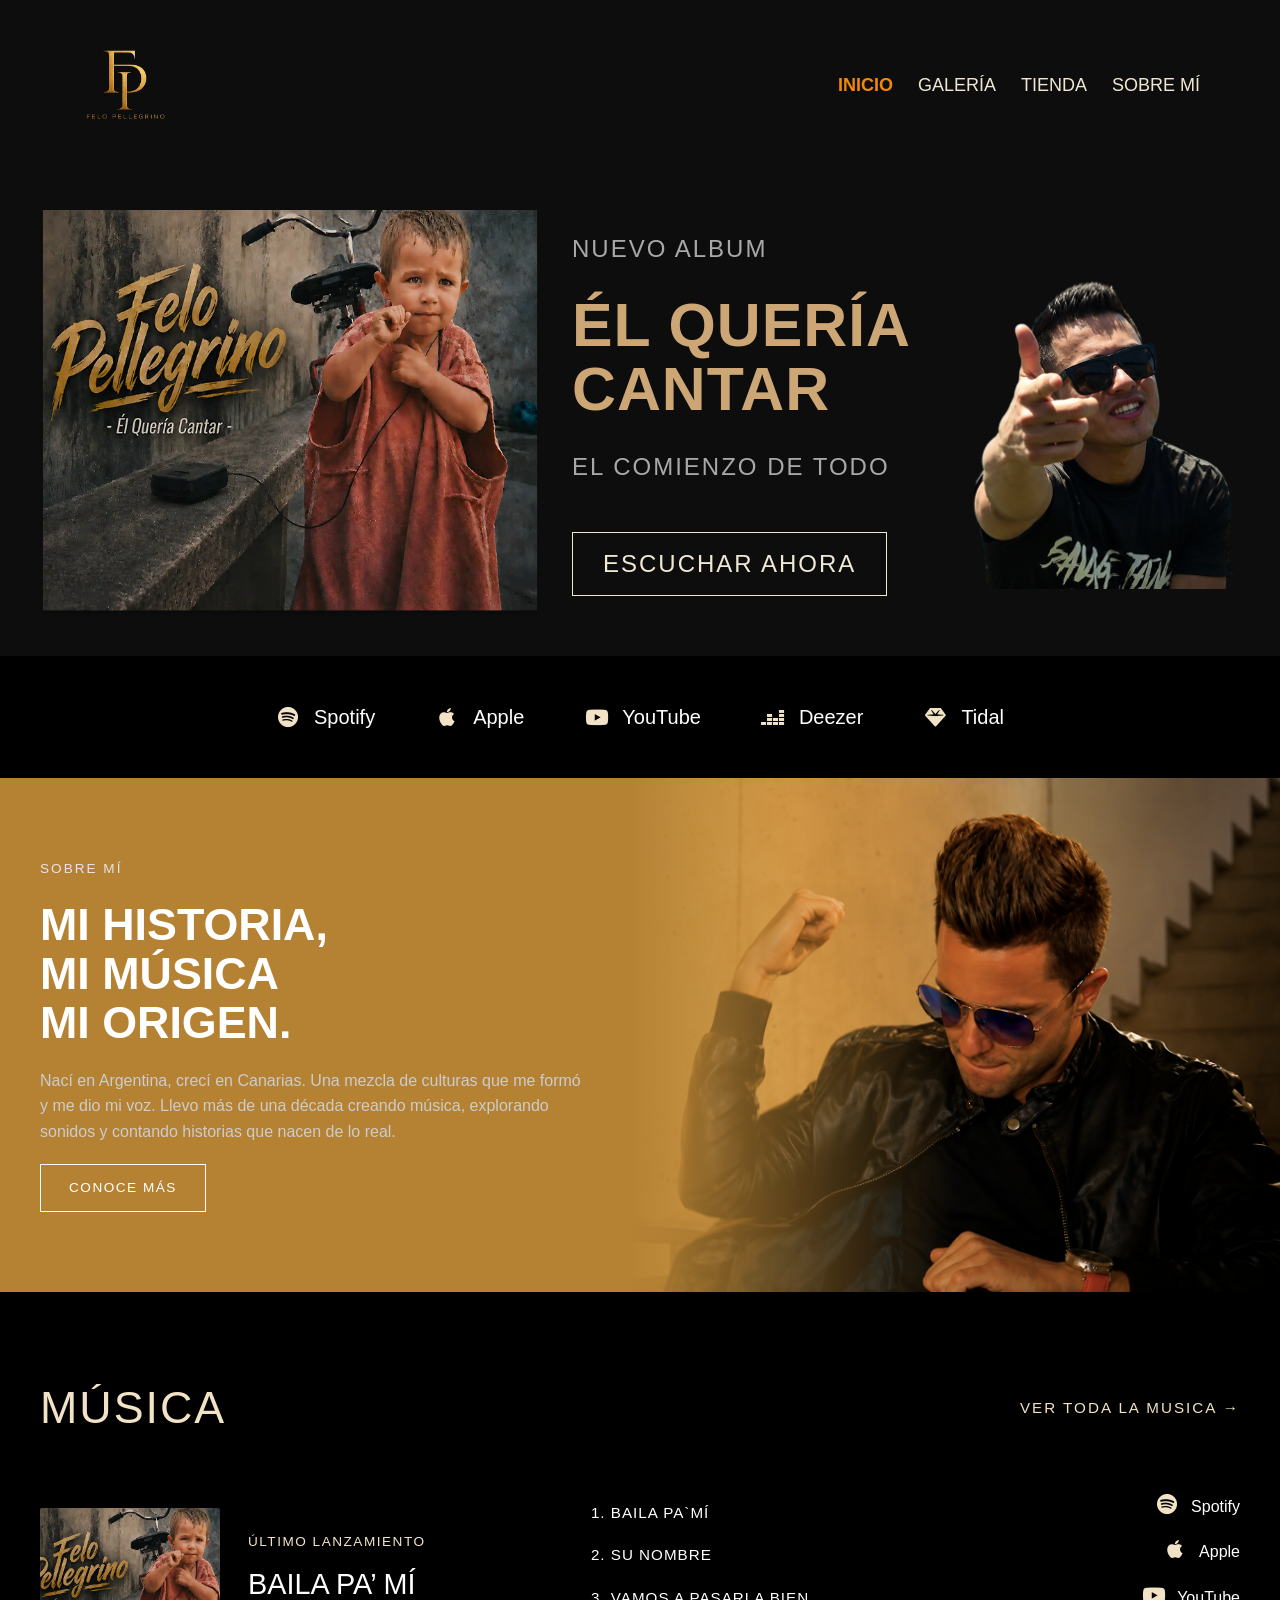
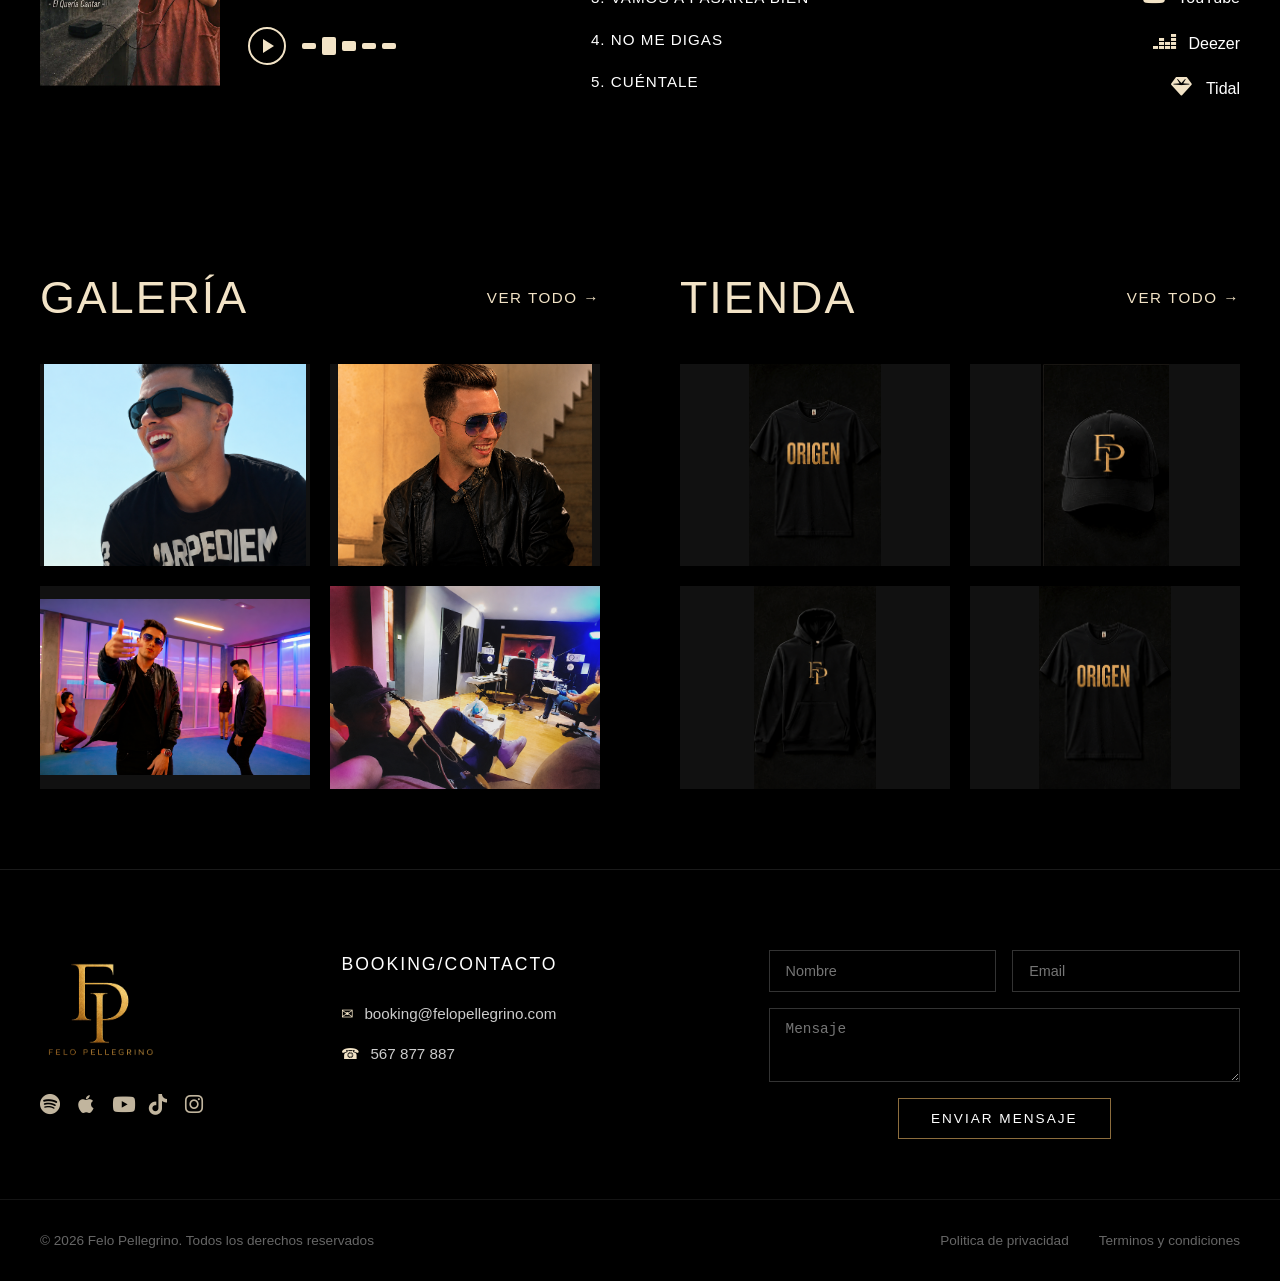
==== index.html @ 9846d528 "entrega completa PEC 3 - sitio web Felo Pellegrino" ====
<!DOCTYPE html>
<html lang="en">
<head>
    <meta charset="UTF-8">
    <meta name="viewport" content="width=device-width, initial-scale=1.0">
    <link rel="stylesheet" href="css/estilo.css">
    <link rel="stylesheet" href="https://cdnjs.cloudflare.com/ajax/libs/font-awesome/6.5.1/css/all.min.css">
    <title>Document</title>
</head>

<body>
<header class="header">
   <a href="#" class="logo-link">
    <img src="imagen/Logo transparente.png" alt="Logo Felo Pellegrino" class="logo-img">
  </a>
    
  <input type="checkbox" id="menu-toggle" class="menu-toggle">
<label for="menu-toggle" class="hamburger-btn" aria-label="Abrir menú">
  <i class="fa-solid fa-bars"></i>
</label>


    <nav class="nav-links">
      <a href="index.html" class="active">inicio</a>
      <a href="galeria.html">galería</a>
      <a href="tienda.html">tienda</a>
      <a href="sobre_mi.html">sobre mí</a>
    </nav>

  </header> 

  <section id="inicio" class="hero">

  <div class="hero-cover">
    <img src="imagen/ALBUM 2.png" alt="Portada album El queria cantar" class="cover-img">
  </div>

  <div class="hero-content">
    <span class="subtitle">nuevo album</span>
    <h1 class="title">él&nbsp;quería<br>cantar</h1>
    <p class="tagline">el comienzo de todo</p>
    <a href="https://open.spotify.com/intl-es/artist/0mSjZNfoNsbA3nzGYJvwx7" class="boton-primario" target="_blank" rel="noopener noreferrer">escuchar ahora</a>
  </div>

  <div class="hero-artist">
    <img src="imagen/Recorte header.png" alt="Felo Pellegrino cantando" class="artist-img">
  </div>

</section>

 <!-- seccion plataformas -->

<section class="banner-plataformas">
  <div class="plataformas-raw">
    <a href="https://open.spotify.com/intl-es/artist/0mSjZNfoNsbA3nzGYJvwx7" target="_blank" rel="noopener noreferrer" class="platform-row">
      <i class="fa-brands fa-spotify"></i>
      <span>Spotify</span>
    </a>
    <a href="https://music.apple.com/do/artist/felo-pellegrino/1522488277" target="_blank" rel="noopener noreferrer" class="platform-row">
      <i class="fa-brands fa-apple"></i>
      <span>Apple</span>
    </a>
    <a href="https://www.youtube.com/@felopellegrino" target="_blank" rel="noopener noreferrer" class="platform-row">
      <i class="fa-brands fa-youtube"></i>
      <span>YouTube</span>
    </a>
    <a href="https://www.deezer.com/es/artist/100000622" target="_blank" rel="noopener noreferrer" class="platform-row">
      <i class="fa-brands fa-deezer"></i>
      <span>Deezer</span>
    </a>
    <a href="https://tidal.com/artist/20390198" target="_blank" rel="noopener noreferrer" class="platform-row">
      <i class="fa-solid fa-gem"></i>
      <span>Tidal</span>
    </a>
  </div>
</section>

 <!-- seccion sobre mi -->

<section id="sobre-mi" class="home-sobre-mi">
  <div class="sobre-mi-container">
    <div class="sobre-mi-content">
      <span class="section-tag">sobre mí</span>
      <h2 class="section-title">mi historia,<br>mi música<br>mi origen.</h2>
      <p class="section-text">
        Nací en Argentina, crecí en Canarias. Una mezcla de culturas que me formó y me dio mi voz. Llevo más de una década creando música, explorando sonidos y contando historias que nacen de lo real.
      </p>
      <a href="sobre_mi.html" class="btn-primario">conoce más</a>
    </div>

    <div class="sobre-mi-image">
      <img src="imagen/Fondo sobre mi.png" alt="Felo Pellegrino" class="img-felo">
    </div>
  </div>
</section>


<!-- SECCION MUSICA -->
<section id="musica" class="home-musica">
  <div class="musica-container">
    
    <div class="musica-header">
      <h2 class="musica-title">MÚSICA</h2>
      <a href="https://open.spotify.com/intl-es/artist/0mSjZNfoNsbA3nzGYJvwx7" class="link-ver-mas" target="_blank" rel="noopener noreferrer"">VER TODA LA MUSICA &rarr;</a>
    </div>

    <div class="musica-content">
      
      <div class="col-lanzamiento">
        <img src="imagen/ALBUM 2.png" alt="Baila Pa' Mí" class="cover-art">
        <div class="lanzamiento-info">
          <span class="label-lanzamiento">ÚLTIMO LANZAMIENTO</span>
          <h3 class="track-title">BAILA PA’ MÍ</h3>
          
          <!-- REPRODUCTOR DE AUDIO  -->
          <div class="player-controls">
            <a href="https://open.spotify.com/intl-es/track/3ApeDU1EWEFmhJIcMl4uJJ" target="_blank" rel="noopener noreferrer">
            <button class="btn-play" aria-label="Reproducir">
              <svg width="24" height="24" viewBox="0 0 24 24" fill="currentColor">
                <path d="M8 5v14l11-7z"/>
              </svg>
            </button>
            </a>
            <div class="waveform">
              <span class="bar short"></span>
              <span class="bar tall"></span>
              <span class="bar medium"></span>
              <span class="bar short"></span>
              <span class="bar short"></span>
            </div>
          </div>
        </div>
      </div>

      <ol class="col-tracklist">
        <li class="active">1. baila pa`mí</li>
        <li>2. su nombre</li>
        <li>3. vamos a pasarla bien</li>
        <li>4. no me digas</li>
        <li>5. cuéntale</li>
      </ol>

      <div class="col-plataformas">
        <a href="https://open.spotify.com/intl-es/artist/0mSjZNfoNsbA3nzGYJvwx7" target="_blank" rel="noopener noreferrer" class="platform-row">
      <i class="fa-brands fa-spotify"></i>
      <span>Spotify</span>
    </a>
    <a href="https://music.apple.com/do/artist/felo-pellegrino/1522488277" target="_blank" rel="noopener noreferrer" class="platform-row">
      <i class="fa-brands fa-apple"></i>
      <span>Apple</span>
    </a>
    <a href="https://www.youtube.com/@felopellegrino" target="_blank" rel="noopener noreferrer" class="platform-row">
      <i class="fa-brands fa-youtube"></i>
      <span>YouTube</span>
    </a>
    <a href="https://www.deezer.com/es/artist/100000622" target="_blank" rel="noopener noreferrer" class="platform-row">
      <i class="fa-brands fa-deezer"></i>
      <span>Deezer</span>
    </a>
    <a href="https://tidal.com/artist/20390198" target="_blank" rel="noopener noreferrer" class="platform-row">
      <i class="fa-solid fa-gem"></i>
      <span>Tidal</span>
    </a>
      </div>

    </div>
  </div>
</section>


<section class="home-doble-seccion">
  <div class="doble-seccion-container">
    
    <div class="bloque-home">
      <div class="bloque-header">
        <h2 class="bloque-title">GALERÍA</h2>
        <a href="galeria.html" class="link-ver-todo">VER TODO &rarr;</a>
      </div>
      <div class="bloque-grid">
        <div class="grid-item"><img src="imagen/Image 25 jun 2026, 19_46_51.png" alt="Felo Pellegrino con gafas de sol"></div>
        <div class="grid-item"><img src="imagen/Image 27 jun 2026, 00_56_40.png" alt="Felo Pellegrino en rodaje"></div>
        <div class="grid-item"><img src="imagen/Image 30 jun 2026, 12_02_54.png" alt="Felo Pellegrino con guitarra"></div>
        <div class="grid-item"><img src="imagen/mage 27 jun 2026, 00_59_28.png" alt="Felo Pellegrino en escaleras"></div>
      </div>
    </div>

    <div class="bloque-home">
      <div class="bloque-header">
        <h2 class="bloque-title">TIENDA</h2>
        <a href="tienda.html" class="link-ver-todo">VER TODO &rarr;</a>
      </div>
      <div class="bloque-grid">
        <div class="grid-item"><img src="imagen/Camiseta.png" alt="Sudadera FP"></div>
        <div class="grid-item"><img src="imagen/Gorra.png" alt="Gorra FP"></div>
        <div class="grid-item"><img src="imagen/Sudadera.png" alt="Camiseta Origen"></div>
        <div class="grid-item"><img src="imagen/Camiseta.png" alt="Camiseta Origen"></div>
      </div>
    </div>

  </div>
</section>

<!-- FOOTER -->
<footer class="site-footer">
  <div class="footer-container">
    
    <div class="footer-col-logo">
      <img src="imagen/Logo transparente.png" alt="Felo Pellegrino Logo" class="footer-logo">
      <div class="footer-socials">
       <a href="https://open.spotify.com/intl-es/artist/0mSjZNfoNsbA3nzGYJvwx7" target="_blank" rel="noopener noreferrer" class="platform-row">
      <i class="fa-brands fa-spotify"></i>
    </a>
    <a href="https://music.apple.com/do/artist/felo-pellegrino/1522488277" target="_blank" rel="noopener noreferrer" class="platform-row">
      <i class="fa-brands fa-apple"></i>
    </a>
    <a href="https://www.youtube.com/@felopellegrino" target="_blank" rel="noopener noreferrer" class="platform-row">
      <i class="fa-brands fa-youtube"></i>
    </a>
    <a href="https://www.tiktok.com/@felopellegrino" target="_blank" rel="noopener noreferrer" class="platform-row">
      <i class="fa-brands fa-tiktok"></i>
    </a>
    <a href="https://www.instagram.com/felopellegrino/reels/" target="_blank" rel="noopener noreferrer" class="platform-row">
      <i class="fa-brands fa-instagram"></i>
    </a>
      </div>
    </div>

    <div class="footer-col-contact">
      <h3 class="footer-title">BOOKING/CONTACTO</h3>
      <p class="contact-item">
        <span class="icon">&#9993;</span> 
        <a href="mailto:booking@felopellegrino.com">booking@felopellegrino.com</a>
      </p>
      <p class="contact-item">
        <span class="icon">&#9742;</span> 
        <a href="tel:567877887">567 877 887</a>
      </p>
    </div>

    <div class="footer-col-form">
      <form class="contact-form" action="#" method="POST">
        <div class="form-row">
          <input type="text" name="nombre" placeholder="Nombre" required>
          <input type="email" name="email" placeholder="Email" required>
        </div>
        <textarea name="mensaje" placeholder="Mensaje" rows="3" required></textarea>
        <button type="submit" class="btn-enviar">ENVIAR MENSAJE</button>
      </form>
    </div>

  </div>

  <div class="footer-bottom">
    <p class="copyright">&copy; 2026 Felo Pellegrino. Todos los derechos reservados</p>
    <div class="legal-links">
      <a href="politica-privacidad.html">Politica de privacidad</a>
      <a href="terminos-condiciones.html">Terminos y condiciones</a>
    </div>
  </div>
</footer>

</body>
</html>
---- css/estilo.css ----
* {
  margin: 0;
  padding: 0;
  box-sizing: border-box;
}

body {
  background-color: #0d0d0d;
  color: #ffffff;
  font-family: 'Montserrat', sans-serif; 
  line-height: 1.6;
}

/* --- HEADER --- */
.header {
  display: flex;
  justify-content: space-between;
  align-items: center;
  padding: 40px 80px;
}

.logo-img {
  height: 90px;
  width: auto;
  object-fit: contain;
  display: block;
}

.menu-toggle,
.hamburger-btn {
  display: none;
}

.nav-links {
  text-transform: uppercase;
  display: flex;
  gap: 25px; 
}

.nav-links a {
  color: #EEE8D4;        
  font-size: 18px;            
  font-weight: 500;
  text-decoration: none;
}

.nav-links a:hover {
  color: #f28807;       
}

.nav-links a.active {
  color: #f28807; 
  font-weight: 800;
}

/* --- HERO SECCION --- */
.hero {
  display: flex;
  flex-direction: row;
  align-items: center;
  justify-content: flex-start;
  width: 100%;
  max-width: 1728px;
  margin: 0 auto;
  padding: 40px;
  gap: 32px;
}

.hero-cover {
  width: 500px;
  flex-shrink: 0;
}

.cover-img {
  width: 100%;
  height: auto;
  display: block;
  border-radius: 4px;
}

.hero-content {
  text-transform: uppercase;
  display: flex;
  flex-direction: column;
  align-items: flex-start;
  gap: 16px;
  flex-shrink: 0;
}

.hero-content .subtitle {
  color: #a8a8a8;
  font-size: 24px;
  letter-spacing: 2px;
  display: block;
  margin-bottom: 10px;
}

.hero-content .title,
.title, 
.hero-content h1 {
  font-family: 'Bebas Neue', sans-serif;
  color: #CDA676;
  font-size: 3.8rem;
  font-weight: 800;
  letter-spacing: 1px;
  margin: 0 0 10px 0;
  line-height: 1.05;
}

.hero-content .tagline {
  color: #a8a8a8;
  font-size: 24px;
  letter-spacing: 2px;
  margin-bottom: 30px;
}

.boton-primario {
  display: inline-block;
  padding: 12px 30px;
  border: 1px solid #EEE8D4;
  color: #EEE8D4;
  text-decoration: none;
  font-size: 24px;
  letter-spacing: 2px;
  transition: all 0.3s ease;
}

.boton-primario:hover {
  background-color: #EEE8D4;
  color: #0d0d0d;
}

.hero-artist {
  margin-left: auto;
  width: 580px;
  max-width: 35vw;
  flex-shrink: 1;
}

.artist-img {
  width: 100%;
  height: auto;
  display: block;
  object-fit: contain;
}

/* ---  PLATAFORMAS --- */
.banner-plataformas {
  width: 100%;
  background-color: #000000;
  padding: 45px 0;
}

.plataformas-raw {
  max-width: 1728px;
  margin: 0 auto;
  display: flex;
  flex-direction: row;
  justify-content: center;
  align-items: center;
  gap: 60px;
  flex-wrap: wrap;
}

.banner-plataformas a,
.banner-plataformas a:visited {
  display: flex;
  align-items: center;
  gap: 14px;
  color: #ffffff;
  text-decoration: none;
  font-size: 1.25rem;
  font-weight: 500;
  transition: opacity 0.3s ease, transform 0.3s ease;
}

.banner-plataformas a:hover {
  opacity: 0.7;
  transform: translateY(-2px);
}

.banner-plataformas i {
  font-size: 1.6rem;
  color: #f2e3c6;
}

/* --- SECCION SOBRE MI --- */
.home-sobre-mi {
  width: 100%;
  background-color: #b58234;
  padding: 0;
}

.sobre-mi-container {
  max-width: 1728px;
  margin: 0 auto;
  padding: 0 0 0 40px;
  display: flex;
  align-items: stretch;
  justify-content: space-between;
  gap: 40px;
}

.sobre-mi-content {
  flex: 1;
  max-width: 550px;
  display: flex;
  flex-direction: column;
  gap: 20px;
  padding: 80px 0;
}

.section-tag {
  font-size: 0.85rem;
  letter-spacing: 2px;
  color: #e7e4e4;
  text-transform: uppercase;
}

.section-title {
  font-size: clamp(2rem, 3.5vw, 3.5rem);
  line-height: 1.1;
  color: #ffffff;
  margin: 0;
  text-transform: uppercase;
}

.section-text {
  font-size: 1rem;
  line-height: 1.6;
  color: #cccccc;
  margin: 0;
}

.btn-primario {
  text-transform: uppercase;
  display: inline-block;
  padding: 12px 28px;
  border: 1px solid #ffffff;
  color: #ffffff;
  text-decoration: none;
  font-size: 0.85rem;
  letter-spacing: 1.5px;
  width: fit-content;
  transition: background-color 0.3s ease, color 0.3s ease;
}

.btn-primario:hover {
  background-color: #ffffff;
  color: #000000;
}

.sobre-mi-image {
  flex: 1;
  display: flex;
  justify-content: flex-end;
  max-width: 650px;
}

.img-felo {
  width: 100%;
  height: 100%;
  object-fit: cover;
  object-position: top center;
  display: block;
  mask-image: linear-gradient(to right, transparent 0%, black 50%);
  -webkit-mask-image: linear-gradient(to right, transparent 0%, black 50%);
}

/* --- SECCION MUSICA --- */
.home-musica {
  width: 100%;
  background-color: #000000;
  padding: 80px 0;
}

.musica-container {
  max-width: 1728px;
  margin: 0 auto;
  padding: 0 40px;
}

.musica-header {
  display: flex;
  justify-content: space-between;
  align-items: center;
  margin-bottom: 50px;
}

.musica-title {
  font-size: 2.8rem;
  color: #f2e3c6; 
  font-weight: 400;
  margin: 0;
  letter-spacing: 2px;
}

.link-ver-mas {
  color: #f2e3c6;
  text-decoration: none;
  font-size: 0.95rem;
  letter-spacing: 2px;
  transition: opacity 0.3s ease;
}

.link-ver-mas:hover {
  opacity: 0.7;
}

.musica-content {
  display: grid;
  grid-template-columns: 1.5fr 1fr 0.8fr;
  gap: 60px;
  align-items: center;
}

.col-lanzamiento {
  display: flex;
  align-items: center;
  gap: 28px;
}

.cover-art {
  width: 180px;
  height: 180px;
  object-fit: cover;
  border-radius: 2px;
}

.lanzamiento-info {
  display: flex;
  flex-direction: column;
  gap: 8px;
}

.label-lanzamiento {
  font-size: 0.85rem;
  color: #f2e3c6;
  letter-spacing: 1.5px;
  text-transform: uppercase;
}

.track-title {
  font-size: 1.8rem;
  color: #ffffff;
  margin: 0 0 12px 0;
  font-weight: 500;
}

.player-controls {
  display: flex;
  align-items: center;
  gap: 16px;
}

.btn-play {
  background: none;
  border: 2px solid #f2e3c6;
  color: #f2e3c6;
  width: 38px;
  height: 38px;
  border-radius: 50%;
  display: flex;
  align-items: center;
  justify-content: center;
  cursor: pointer;
  padding: 0;
  transition: transform 0.2s ease, background-color 0.2s ease;
}

.btn-play:hover {
  transform: scale(1.05);
  background-color: rgba(242, 227, 198, 0.1);
}

.waveform {
  display: flex;
  align-items: center;
  gap: 6px;
}

.waveform .bar {
  background-color: #f2e3c6;
  border-radius: 2px;
}

.waveform .bar.short { width: 14px; height: 6px; }
.waveform .bar.medium { width: 14px; height: 10px; }
.waveform .bar.tall { width: 14px; height: 18px; }

.col-tracklist {
  list-style: none;
  padding: 0;
  margin: 0;
  display: flex;
  flex-direction: column;
  gap: 18px;
}

.col-tracklist li {
  text-transform: uppercase;
  color: #ffffff;
  font-size: 0.95rem;
  letter-spacing: 1px;
  cursor: pointer;
  transition: opacity 0.3s ease;
}

.col-tracklist li:hover {
  opacity: 0.7;
}

.col-plataformas {
  display: flex;
  flex-direction: column;
  gap: 20px;
  align-items: flex-end;
}

.platform-row,
.platform-row:visited {
  display: flex;
  flex-direction: row; 
  gap: 12px;
  color: #ffffff;
  text-decoration: none;
  font-size: 1rem;
  transition: opacity 0.3s ease;
}

.platform-row:hover {
  opacity: 0.7;
}

.platform-row i {
  font-size: 1.3rem;
  color: #f2e3c6;
  width: 24px;
  text-align: center;
}

/* --- SECCION GALERIA Y TIENDA --- */
.home-doble-seccion {
  width: 100%;
  background-color: #000000;
  padding: 80px 0;
}

.doble-seccion-container {
  max-width: 1728px;
  margin: 0 auto;
  padding: 0 40px;
  display: grid;
  grid-template-columns: 1fr 1fr;
  gap: 80px;
}

.bloque-header {
  display: flex;
  justify-content: space-between;
  align-items: center;
  margin-bottom: 30px;
}

.bloque-title {
  font-size: 2.8rem;
  color: #f2e3c6;
  font-weight: 400;
  margin: 0;
  letter-spacing: 2px;
}

.link-ver-todo {
  color: #f2e3c6;
  text-decoration: none;
  font-size: 0.95rem;
  letter-spacing: 1.5px;
  transition: opacity 0.3s ease;
}

.link-ver-todo:hover {
  opacity: 0.7;
}

.bloque-grid {
  display: grid;
  grid-template-columns: 1fr 1fr;
  gap: 20px;
}

.grid-item {
  width: 100%;
  aspect-ratio: 4 / 3;
  overflow: hidden;
  background-color: #111111;
}

.grid-item img {
  width: 100%;
  height: 100%;
  object-fit: contain;
  display: block;
  transition: transform 0.3s ease;
}

.grid-item:hover img {
  transform: scale(1.03);
}

/* --- FOOTER --- */
.site-footer {
  width: 100%;
  background-color: #000000;
  padding: 80px 0 30px 0;
  border-top: 1px solid #1a1a1a;
}

.footer-container {
  max-width: 1728px;
  margin: 0 auto;
  padding: 0 40px;
  display: grid;
  grid-template-columns: 0.8fr 1.2fr 1.5fr;
  gap: 50px;
  align-items: flex-start;
  margin-bottom: 60px;
}

.footer-col-logo {
  display: flex;
  flex-direction: column;
  gap: 24px;
}

.footer-logo {
  width: 120px;
  height: auto;
}

.footer-socials {
  display: flex;
  align-items: center;
  gap: 16px;
}

.footer-socials a i {
  width: 20px;
  height: 20px;
  opacity: 0.8;
  transition: opacity 0.3s ease;
}

.footer-socials a:hover i {
  opacity: 1;
}

.footer-col-contact {
  display: flex;
  flex-direction: column;
  gap: 16px;
}

.footer-title {
  font-size: 1.1rem;
  color: #ffffff;
  letter-spacing: 2px;
  margin: 0 0 8px 0;
  font-weight: 500;
}

.contact-item {
  color: #cccccc;
  font-size: 0.95rem;
  margin: 0;
  display: flex;
  align-items: center;
  gap: 10px;
}

.contact-item a {
  color: #cccccc;
  text-decoration: none;
  transition: color 0.3s ease;
}

.contact-item a:hover {
  color: #f2e3c6;
}

.contact-item .icon {
  color: #f2e3c6;
}

.contact-form {
  display: flex;
  flex-direction: column;
  gap: 16px;
}

.form-row {
  display: grid;
  grid-template-columns: 1fr 1fr;
  gap: 16px;
}

.contact-form input,
.contact-form textarea {
  width: 100%;
  background-color: transparent;
  border: 1px solid #333333;
  padding: 12px 16px;
  color: #ffffff;
  font-size: 0.9rem;
  outline: none;
  transition: border-color 0.3s ease;
}

.contact-form input:focus,
.contact-form textarea:focus {
  border-color: #8c6d3d;
}

.btn-enviar {
  align-self: center;
  background-color: transparent;
  border: 1px solid #8c6d3d;
  color: #ffffff;
  padding: 12px 32px;
  font-size: 0.85rem;
  letter-spacing: 2px;
  cursor: pointer;
  transition: background-color 0.3s ease;
}

.btn-enviar:hover {
  background-color: #8c6d3d;
}

.footer-bottom {
  max-width: 1728px;
  margin: 0 auto;
  padding: 30px 40px 0 40px;
  border-top: 1px solid #141414;
  display: flex;
  justify-content: space-between;
  align-items: center;
}

.copyright {
  color: #666666;
  font-size: 0.85rem;
  margin: 0;
}

.legal-links {
  display: flex;
  gap: 30px;
}

.legal-links a {
  color: #666666;
  text-decoration: none;
  font-size: 0.85rem;
  transition: color 0.3s ease;
}

.legal-links a:hover {
  color: #ffffff;
}

/*  MEDIA QUERIES RESPONSIVE */

/* --- TABLETS Y PANTALLAS MEDIANAS (HASTA 1024px) --- */
@media screen and (max-width: 1024px) {

  /* Header y Menú Hamburguesa */
  .header {
    position: relative;
    padding: 20px 40px;
  }

  .hamburger-btn {
    display: block;
    color: #f2e3c6;
    font-size: 2rem;
    cursor: pointer;
    margin-left: auto;
  }

  .nav-links {
    display: none;
    flex-direction: column;
    align-items: flex-end;
    position: absolute;
    top: 100%;
    left: 0;
    width: 100%;
    background-color: #000000;
    padding: 20px 0;
    gap: 0;
    border-bottom: 1px solid #1a1a1a;
    z-index: 999;
  }

  .nav-links a {
    padding: 16px 40px;
    width: 100%;
    border-top: 1px solid #111111;
    text-align: right;
  }

  .menu-toggle:checked ~ .nav-links {
    display: flex;
  }

  /* Hero */
  .hero {
    flex-direction: column;
    text-align: left;
    gap: 32px;
  }

  .hero-artist {
    max-width: 100%;
    width: 100%;
    margin-left: 0;
  }

  /* Seccion sobre mi */
  .sobre-mi-container {
    flex-direction: column;
    padding: 0 20px;
  }

  .sobre-mi-content {
    padding: 60px 0 20px;
    max-width: 100%;
  }

  .img-felo {
    height: auto;
  }

  /* Seccion musica */
  .musica-content {
    display: flex;
    flex-direction: column;
    gap: 40px;
  }

  .col-lanzamiento {
    flex-direction: column;
    align-items: flex-start;
  }

  .col-plataformas {
    align-items: flex-start;
    text-align: left;
  }

  .platform-row {
    justify-content: flex-start;
  }

  /* Seccion galeria y tienda */
  .doble-seccion-container {
    grid-template-columns: 1fr;
    gap: 50px;
  }

  /* Footer */
  .footer-container {
    grid-template-columns: 1fr;
    gap: 40px;
  }

  .btn-enviar {
    width: 100%;
  }

  .footer-bottom {
    flex-direction: column;
    gap: 16px;
    text-align: center;
  }
}

/* --- MOVILES (HASTA 768px / 600px) --- */

@media screen and (max-width: 768px) {
  .banner-plataformas {
    padding: 20px 16px;
  }

  .plataformas-raw {
    gap: 24px;
    justify-content: space-around;
  }

  .hero-cover {
    width: 100%;
  }

  .hero-content .title {
    font-size: 3rem;
  }

  .form-row {
    grid-template-columns: 1fr;
  }
}

@media screen and (max-width: 600px) {
  .bloque-grid {
    grid-template-columns: 1fr;
  }
}


/*------------------------------------------------------------------*/

/* --- PAGINA GALERIA --- */

.galeria-hero {
  display: flex;
  width: 100%;
  max-width: 1728px;
  margin: 0 auto;
  background-color: #000000;
  min-height: 400px;
}

.hero-texto-caja {
  flex: 1;
  background: linear-gradient(135deg, #4a000d 0%, #1a0004 60%, #000000 100%);
  padding: 60px 50px;
  display: flex;
  flex-direction: column;
  justify-content: center;
  box-sizing: border-box;
}

.subtitulo-tag {
  text-transform: uppercase;
  color: #a3a3a3;
  font-size: 0.85rem;
  letter-spacing: 2px;
  margin-bottom: 12px;
}

.titulo-galeria {
  text-transform: uppercase;
  color: #f2e3c6; 
  font-size: 2.5rem;
  line-height: 1.1;
  font-weight: 700;
  letter-spacing: 1px;
  margin: 0 0 20px 0;
}

.descripcion-hero {
  color: #cccccc;
  font-size: 0.95rem;
  line-height: 1.5;
  margin: 0;
}

.hero-imagen-caja {
  flex: 1.5;
  overflow: hidden;
}

.hero-imagen-caja img {
  width: 100%;
  height: 100%;
  object-fit: cover;
  display: block;
}

.galeria-contenido {
  max-width: 1400px;
  margin: 0 auto;
  padding: 60px 20px;
}

.galeria-filtros {
  text-transform: uppercase;
  display: flex;
  gap: 40px;
  margin-bottom: 40px;
}

.filtro-item {
  color: #ffffff;
  text-decoration: none;
  font-size: 0.85rem;
  letter-spacing: 1.5px;
  opacity: 0.6;
  transition: opacity 0.3s ease, color 0.3s ease;
}

.filtro-item:hover,
.filtro-item.active {
  opacity: 1;
  color: #f2e3c6;
}

.galeria-grid-custom {
  display: grid;
  grid-template-columns: repeat(6, 1fr);
  gap: 20px;
}

.foto-card {
  overflow: hidden;
  background-color: #111111;
}

.foto-card img {
  width: 100%;
  height: 100%;
  object-fit: cover;
  display: block;
  transition: transform 0.4s ease;
}

.foto-card:hover img {
  transform: scale(1.03);
}

.foto-grande {
  grid-column: span 3;
  height: 320px;
}

.foto-mediana {
  grid-column: span 2;
  height: 240px;
}

.caja-btn-mas {
  display: flex;
  justify-content: center;
  margin-top: 50px;
}

.btn-ver-mas {
  text-transform: uppercase;
  background: transparent;
  border: 1px solid #333333;
  color: #ffffff;
  padding: 12px 40px;
  font-size: 0.85rem;
  letter-spacing: 2px;
  cursor: pointer;
  transition: border-color 0.3s ease, color 0.3s ease;
}

.btn-ver-mas:hover {
  border-color: #f2e3c6;
  color: #f2e3c6;
}

/* --- RESPONSIVE MOVIL/TABLET --- */
@media screen and (max-width: 900px) {
  .galeria-hero {
    flex-direction: column;
  }

  .galeria-filtros {
    flex-wrap: wrap;
    gap: 20px;
  }

  .foto-grande,.foto-mediana {
    grid-column: span 6;
  }
}


/* PAGINA SOBRE MI */

.pagina-sobre-mi {
  width: 100%;
  display: flex;
  flex-direction: column;
  background-color: #000000;
  flex: 1;
}

.sobremi-hero {
  display: flex;
  flex-direction: row;
  width: 100%;
  max-width: 1728px;
  margin: 0 auto;
  background-color: #000000;
  min-height: 420px;
}

.sobremi-hero-texto {
  flex: 1;
  background: linear-gradient(135deg, #614418 0%, #261805 50%, #000000 100%);
  padding: 60px 50px;
  display: flex;
  flex-direction: column;
  justify-content: center;
  box-sizing: border-box;
}

.subtitulo-tag {
  color: #a3a3a3;
  font-size: 0.8rem;
  letter-spacing: 2px;
  margin-bottom: 10px;
}

.titulo-dorado-hero {
  color: #f2e3c6;
  font-size: 2.8rem;
  line-height: 1.1;
  font-weight: 700;
  letter-spacing: 1.5px;
  margin: 10px 0 20px 0;
}

.bajada-hero {
  color: #cccccc;
  font-size: 0.85rem;
  letter-spacing: 2px;
  opacity: 0.8;
}

.sobremi-hero-img {
  flex: 1.3;
  overflow: hidden;
}

.sobremi-hero-img img {
  width: 100%;
  height: 100%;
  object-fit: cover;
  display: block;
}

.seccion-historia {
  width: 100%;
  background-color: #000000;
  padding: 80px 50px;
  box-sizing: border-box;
}

.historia-container {
  max-width: 1400px;
  margin: 0 auto;
  display: flex;
  flex-direction: row;
  align-items: center;
  justify-content: space-between;
  gap: 60px;
}

.historia-texto {
  flex: 1.2;
}

.titulo-historia {
  color: #be6d09;
  font-size: 2.5rem;
  font-weight: 700;
  letter-spacing: 1px;
  margin: 10px 0 25px 0;
}

.historia-parrafos p {
  color: #cccccc;
  font-size: 0.92rem;
  line-height: 1.7;
  margin-bottom: 20px;
  opacity: 0.9;
}

.historia-img {
  flex: 1;
  display: flex;
  justify-content: center;
}

.historia-img img {
  max-width: 100%;
  height: auto;
  display: block;
  object-fit: contain;
}

/* --- RESPONSIVE  --- */
@media screen and (max-width: 1024px) {
  .sobremi-hero,
  .historia-container {
    flex-direction: column;
    gap: 30px;
  }

  .titulo-dorado-hero {
    font-size: 2.2rem;
  }

  .titulo-historia {
    font-size: 2rem;
  }
}
.pagina-tienda {
  width: 100%;
  display: flex;
  flex-direction: column;
  background-color: #000000;
  flex: 1;
}

/* --- PAGINA TIENDA --- */
.tienda-hero {
  display: flex;
  flex-direction: row;
  width: 100%;
  max-width: 1728px;
  margin: 0 auto;
  background-color: #000000;
  min-height: 420px;
}

.tienda-hero-texto {
  flex: 1;
  background: linear-gradient(135deg, #614418 0%, #261805 50%, #000000 100%);
  padding: 60px 50px;
  display: flex;
  flex-direction: column;
  justify-content: center;
  box-sizing: border-box;
}

.titulo-dorado-hero {
  text-transform: uppercase;
  
}

.bajada-hero-titulo{
  text-transform: uppercase;
  font-weight: 300;
  color: #cccccc;

}

.bajada-hero-desc{
  font-weight: 300;
  color: #cccccc;

}

.texto-bronce {
  color: #be6d09;
}

.tienda-hero-img {
  flex: 1.3;
  overflow: hidden;
}

.tienda-hero-img img {
  width: 100%;
  height: 100%;
  object-fit: cover;
  display: block;
}

.seccion-tienda-main {
  width: 100%;
  background-color: #000000;
  padding: 80px 40px;
  box-sizing: border-box;
}

.tienda-container {
  max-width: 1400px;
  margin: 0 auto;
  display: flex;
  gap: 50px;
}

.tienda-categorias {
  width: 200px;
  flex-shrink: 0;
}

.tienda-categorias ul {
  text-transform: uppercase;
  list-style: none;
  padding: 0;
  margin: 0;
  display: flex;
  flex-direction: column;
  gap: 25px;
}

.cat-item {
  color: #ffffff;
  text-decoration: none;
  font-size: 0.85rem;
  letter-spacing: 2px;
  opacity: 0.6;
  transition: opacity 0.3s ease, color 0.3s ease;
  display: block;
}

.cat-item:hover,
.cat-item.active {
  opacity: 1;
  color: #f2e3c6;
}

.tienda-catalogo {
  flex: 1;
  display: flex;
  flex-direction: column;
}

.productos-grid {
  display: grid;
  grid-template-columns: repeat(3, 1fr);
  gap: 25px;
}

.producto-card {
  border: 1px solid #222222;
  background-color: #050505;
  display: flex;
  flex-direction: column;
  transition: border-color 0.3s ease;
}

.producto-card:hover {
  border-color: #f2e3c6;
}

.prod-img-box {
  padding: 30px;
  display: flex;
  justify-content: center;
  align-items: center;
  min-height: 250px;
}

.prod-img-box img {
  max-width: 100%;
  max-height: 200px;
  object-fit: contain;
  display: block;
}

.prod-info-box {
  border-top: 1px solid #222222;
  padding: 15px;
  text-align: center;
  background-color: #0a0a0a;
}

.prod-info-box h3 {
  color: #ffffff;
  font-size: 0.85rem;
  letter-spacing: 1.5px;
  margin-bottom: 5px;
  font-weight: 500;
}

.prod-info-box .precio {
  color: #cccccc;
  font-size: 0.85rem;
  letter-spacing: 1px;
}

.caja-btn-tienda {
  display: flex;
  justify-content: center;
  margin-top: 50px;
}

.btn-ver-todo {
  text-transform: uppercase;
  background: transparent;
  border: 1px solid #333333;
  color: #ffffff;
  padding: 12px 45px;
  font-size: 0.85rem;
  letter-spacing: 2px;
  cursor: pointer;
  transition: all 0.3s ease;
}

.btn-ver-todo:hover {
  border-color: #f2e3c6;
  color: #f2e3c6;
}

/* --- RESPONSIVE TIENDA --- */
@media screen and (max-width: 1024px) {
  .tienda-hero {
    flex-direction: column;
  }

  .tienda-container {
    flex-direction: column;
    gap: 40px;
  }

  .tienda-categorias {
    width: 100%;
  }

  .tienda-categorias ul {
    flex-direction: row;
    flex-wrap: wrap;
    gap: 20px;
  }

  .productos-grid {
    grid-template-columns: repeat(2, 1fr);
  }
}

@media screen and (max-width: 600px) {
  .productos-grid {
    grid-template-columns: 1fr;
  }
}
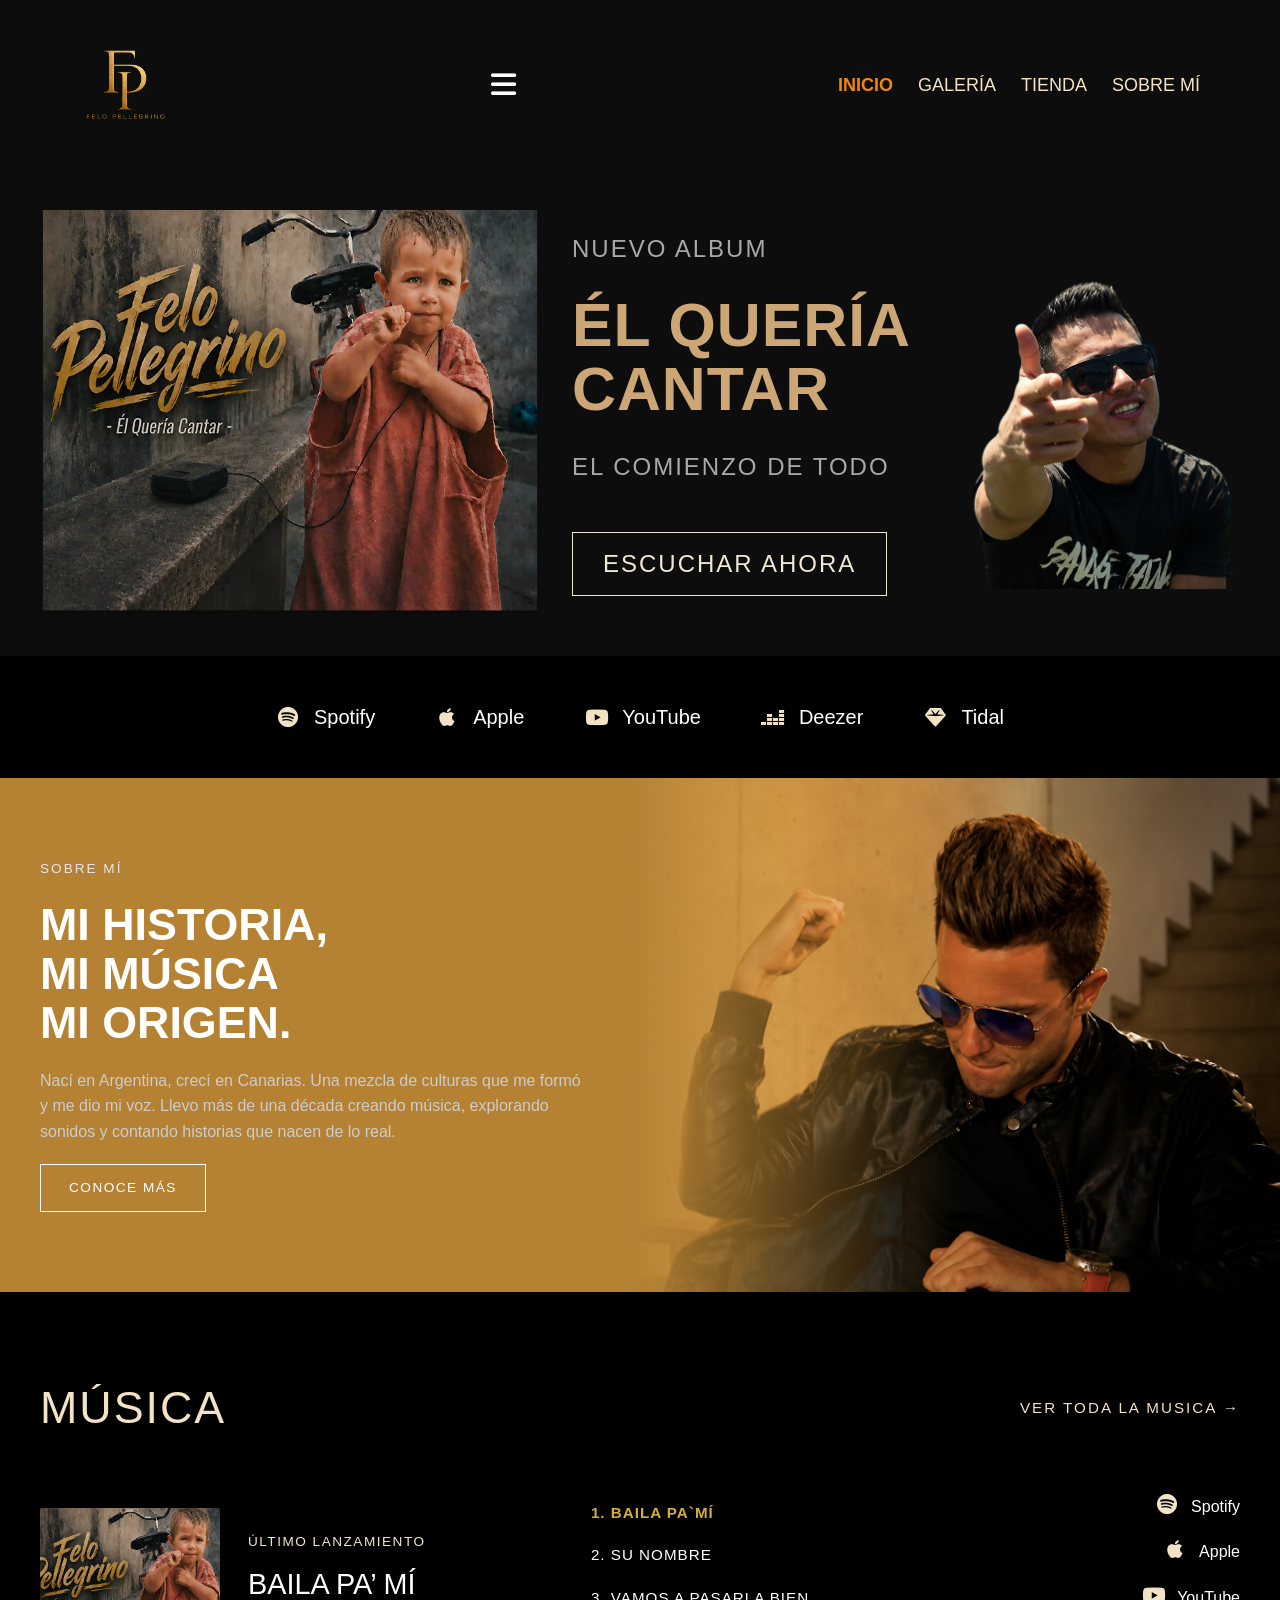
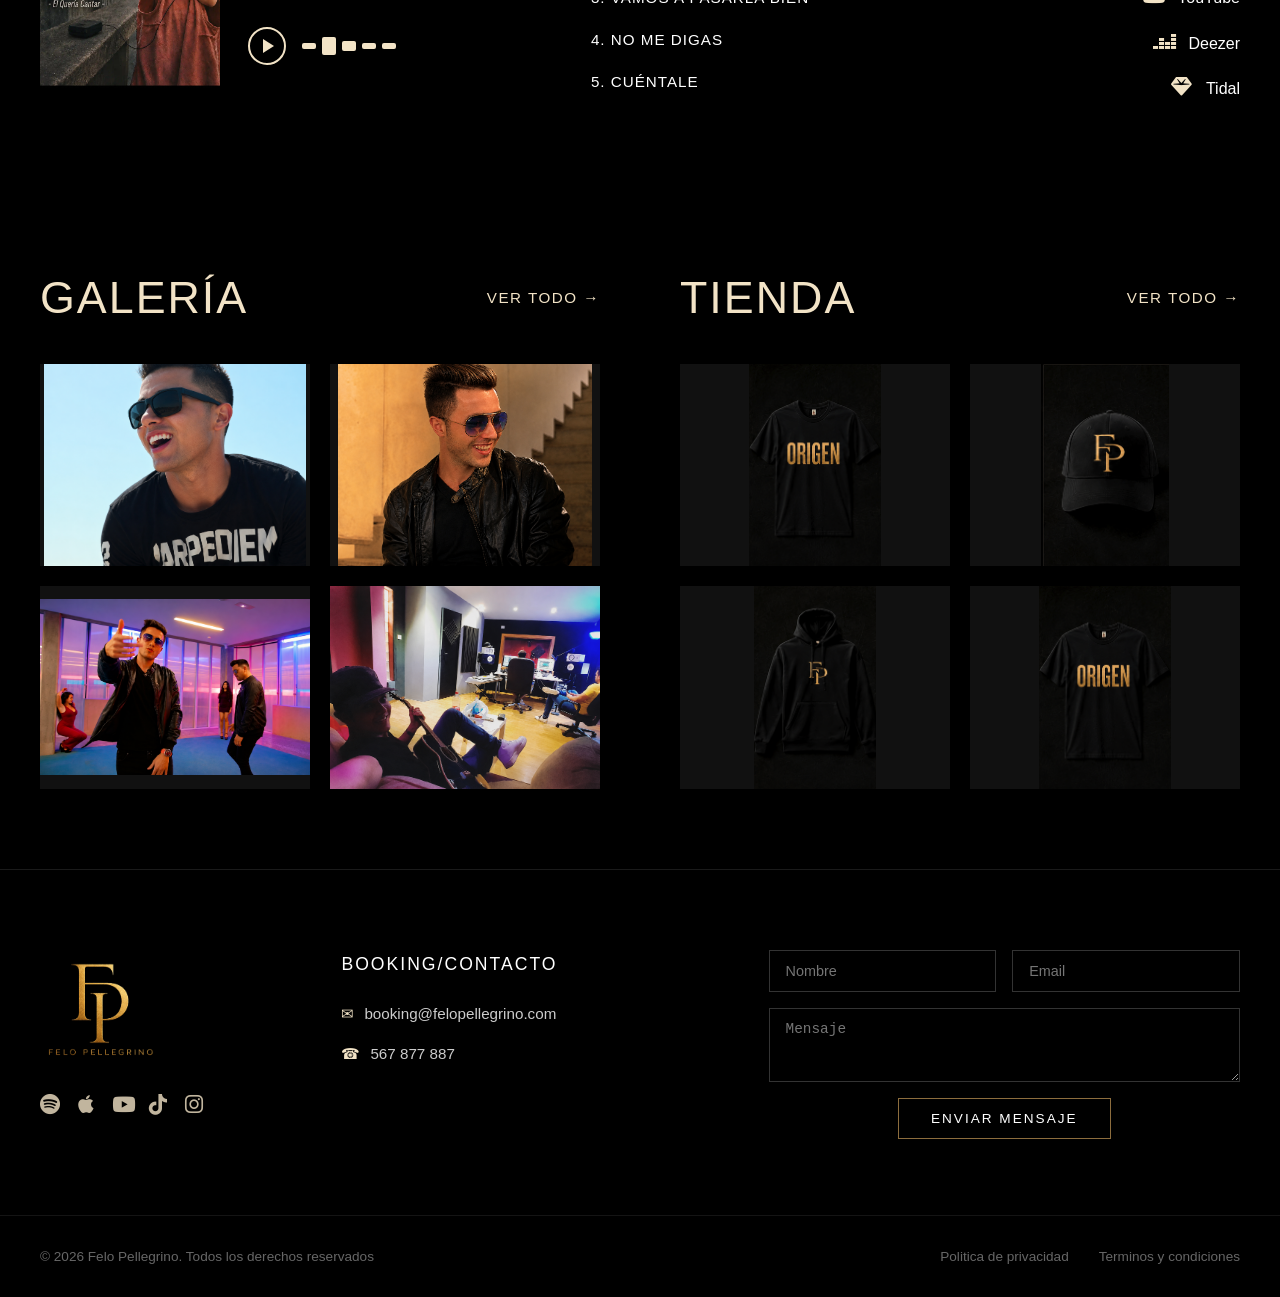
==== commit c0420807: "PEC 5" ====
--- a/index.html
+++ b/index.html
@@ -5,29 +5,29 @@
     <meta name="viewport" content="width=device-width, initial-scale=1.0">
     <link rel="stylesheet" href="css/estilo.css">
     <link rel="stylesheet" href="https://cdnjs.cloudflare.com/ajax/libs/font-awesome/6.5.1/css/all.min.css">
+    <script src="js/funciones.js" defer></script>
     <title>Document</title>
 </head>
 
 <body>
 <header class="header">
-   <a href="#" class="logo-link">
+
+  <a href="index.html" class="logo-link">
     <img src="imagen/Logo transparente.png" alt="Logo Felo Pellegrino" class="logo-img">
   </a>
     
-  <input type="checkbox" id="menu-toggle" class="menu-toggle">
-<label for="menu-toggle" class="hamburger-btn" aria-label="Abrir menú">
-  <i class="fa-solid fa-bars"></i>
-</label>
-
-
-    <nav class="nav-links">
-      <a href="index.html" class="active">inicio</a>
-      <a href="galeria.html">galería</a>
-      <a href="tienda.html">tienda</a>
-      <a href="sobre_mi.html">sobre mí</a>
-    </nav>
-
-  </header> 
+  <button id="hamburger-btn" class="hamburger-btn" aria-label="Abrir menú">
+    <i class="fa-solid fa-bars"></i>
+  </button>
+
+  <nav class="nav-links">
+    <a href="index.html" class="active">inicio</a>
+    <a href="galeria.html">galería</a>
+    <a href="tienda.html">tienda</a>
+    <a href="sobre_mi.html">sobre mí</a>
+  </nav>
+
+</header>
 
   <section id="inicio" class="hero">
 
@@ -110,18 +110,19 @@
         <img src="imagen/ALBUM 2.png" alt="Baila Pa' Mí" class="cover-art">
         <div class="lanzamiento-info">
           <span class="label-lanzamiento">ÚLTIMO LANZAMIENTO</span>
-          <h3 class="track-title">BAILA PA’ MÍ</h3>
+          <h3 class="track-title" id="track-title">BAILA PA’ MÍ</h3>
           
           <!-- REPRODUCTOR DE AUDIO  -->
           <div class="player-controls">
-            <a href="https://open.spotify.com/intl-es/track/3ApeDU1EWEFmhJIcMl4uJJ" target="_blank" rel="noopener noreferrer">
-            <button class="btn-play" aria-label="Reproducir">
-              <svg width="24" height="24" viewBox="0 0 24 24" fill="currentColor">
-                <path d="M8 5v14l11-7z"/>
-              </svg>
+            <audio id="audio-player" src="audio/Baila Pa' Mi - Felo Pellegrino (Estribillo Coreo).mp3"></audio>
+
+            <button class="btn-play" id="btn-play" aria-label="Reproducir" type="button">
+  <svg id="icon-svg" width="24" height="24" viewBox="0 0 24 24" fill="currentColor">
+    <path d="M8 5v14l11-7z"/>
+  </svg>
             </button>
             </a>
-            <div class="waveform">
+            <div class="waveform" id="waveform">
               <span class="bar short"></span>
               <span class="bar tall"></span>
               <span class="bar medium"></span>
@@ -132,12 +133,12 @@
         </div>
       </div>
 
-      <ol class="col-tracklist">
-        <li class="active">1. baila pa`mí</li>
-        <li>2. su nombre</li>
-        <li>3. vamos a pasarla bien</li>
-        <li>4. no me digas</li>
-        <li>5. cuéntale</li>
+      <ol class="col-tracklist" id="tracklist">
+        <li class="active" data-src="audio/baila-pa-mi.mp3" data-title="baila pa`mí">1. baila pa`mí</li>
+  <li src="audio/Baila Pa' Mi - Felo Pellegrino (Estribillo Coreo).mp3" data-title="su nombre">2. su nombre</li>
+  <li src="audio/Baila Pa' Mi - Felo Pellegrino (Estribillo Coreo).mp3" data-title="vamos a pasarla bien">3. vamos a pasarla bien</li>
+  <li src="audio/Baila Pa' Mi - Felo Pellegrino (Estribillo Coreo).mp3" data-title="no me digas">4. no me digas</li>
+  <li src="audio/Baila Pa' Mi - Felo Pellegrino (Estribillo Coreo).mp3" data-title="cuéntale">5. cuéntale</li>
       </ol>
 
       <div class="col-plataformas">
@@ -245,6 +246,7 @@
         </div>
         <textarea name="mensaje" placeholder="Mensaje" rows="3" required></textarea>
         <button type="submit" class="btn-enviar">ENVIAR MENSAJE</button>
+        <p class="form-mensaje"></p>
       </form>
     </div>
 
--- a/css/estilo.css
+++ b/css/estilo.css
@@ -1,3 +1,13 @@
+:root {
+  --color-fondo: #0d0d0d;
+  --color-negro: #000000;
+  --color-dorado: #f2e3c6;
+  --color-dorado-titulo: #CDA676;
+  --color-bronce: #be6d09;
+  --color-blanco: #ffffff;
+  --color-texto-gris: #cccccc;
+}
+
 * {
   margin: 0;
   padding: 0;
@@ -5,8 +15,8 @@
 }
 
 body {
-  background-color: #0d0d0d;
-  color: #ffffff;
+  background-color: var(--color-fondo);
+  color: var(--color-blanco);
   font-family: 'Montserrat', sans-serif; 
   line-height: 1.6;
 }
@@ -26,9 +36,12 @@
   display: block;
 }
 
-.menu-toggle,
 .hamburger-btn {
-  display: none;
+  background: none;
+  border: none;
+  font-size: 1.8rem;
+  color: inherit;
+  cursor: pointer;
 }
 
 .nav-links {
@@ -38,14 +51,14 @@
 }
 
 .nav-links a {
-  color: #EEE8D4;        
+  color: var(--color-dorado);
   font-size: 18px;            
   font-weight: 500;
   text-decoration: none;
 }
 
 .nav-links a:hover {
-  color: #f28807;       
+  color: var(--color-bronce);       
 }
 
 .nav-links a.active {
@@ -345,6 +358,8 @@
   color: #ffffff;
   margin: 0 0 12px 0;
   font-weight: 500;
+  text-transform: uppercase;
+
 }
 
 .player-controls {
@@ -409,6 +424,12 @@
 .col-tracklist li:hover {
   opacity: 0.7;
 }
+
+.col-tracklist li.active {
+  color: var(--gold-color, #d4af37);
+  font-weight: bold;
+}
+
 
 .col-plataformas {
   display: flex;
@@ -702,6 +723,10 @@
     z-index: 999;
   }
 
+  .nav-links.active {
+  display: flex;
+  }
+
   .nav-links a {
     padding: 16px 40px;
     width: 100%;
@@ -709,9 +734,6 @@
     text-align: right;
   }
 
-  .menu-toggle:checked ~ .nav-links {
-    display: flex;
-  }
 
   /* Hero */
   .hero {
@@ -891,7 +913,7 @@
 }
 
 .filtro-item {
-  color: #ffffff;
+  color: var(--color-blanco);
   text-decoration: none;
   font-size: 0.85rem;
   letter-spacing: 1.5px;
@@ -902,7 +924,7 @@
 .filtro-item:hover,
 .filtro-item.active {
   opacity: 1;
-  color: #f2e3c6;
+  color: var(--color-bronce);
 }
 
 .galeria-grid-custom {
@@ -913,7 +935,7 @@
 
 .foto-card {
   overflow: hidden;
-  background-color: #111111;
+  background-color: var(--color-fondo);
 }
 
 .foto-card img {
@@ -961,6 +983,21 @@
   color: #f2e3c6;
 }
 
+.foto-card.extra {
+  display: none !important;
+}
+
+.btn-filtro.active {
+  
+  color: var(--color-bronce);
+  font-weight: bold;
+}
+
+.galeria-grid-custom .foto-card.oculto-filtro {
+  display: none;
+}
+
+
 /* --- RESPONSIVE MOVIL/TABLET --- */
 @media screen and (max-width: 900px) {
   .galeria-hero {
@@ -1330,4 +1367,67 @@
   .productos-grid {
     grid-template-columns: 1fr;
   }
+}
+
+
+/* Animacion del ecualizador */
+@keyframes ecuMovimiento {
+  0%, 100% { height: 6px; }
+  50% { height: 22px; }
+}
+
+.waveform.playing .bar {
+  animation: ecuMovimiento 0.8s infinite ease-in-out;
+}
+
+.waveform.playing .bar:nth-child(1) { animation-delay: 0.0s; }
+.waveform.playing .bar:nth-child(2) { animation-delay: 0.2s; }
+.waveform.playing .bar:nth-child(3) { animation-delay: 0.4s; }
+
+/*LIGHTBOX / VISOR DE IMÁGENES*/
+
+.lightbox {
+  display: none;
+  position: fixed;
+  z-index: 2000;
+  top: 0;
+  left: 0;
+  width: 100%;
+  height: 100%;
+  background-color: rgba(0, 0, 0, 0.9);
+  justify-content: center;
+  align-items: center;
+  padding: 20px;
+}
+
+.lightbox.active {
+  display: flex;
+}
+
+.lightbox-content {
+  max-width: 90%;
+  max-height: 85vh;
+  object-fit: contain;
+  border-radius: 8px;
+  box-shadow: 0 0 20px rgba(255, 255, 255, 0.1);
+}
+
+.lightbox-close {
+  position: absolute;
+  top: 20px;
+  right: 35px;
+  color: #ffffff;
+  font-size: 40px;
+  font-weight: bold;
+  cursor: pointer;
+  transition: color 0.2s ease;
+}
+
+.lightbox-close:hover {
+  color: #f2e3c6;
+}
+
+/* Cursor interactivo para indicar que las fotos son ampliables */
+.foto-card img {
+  cursor: pointer;
 }
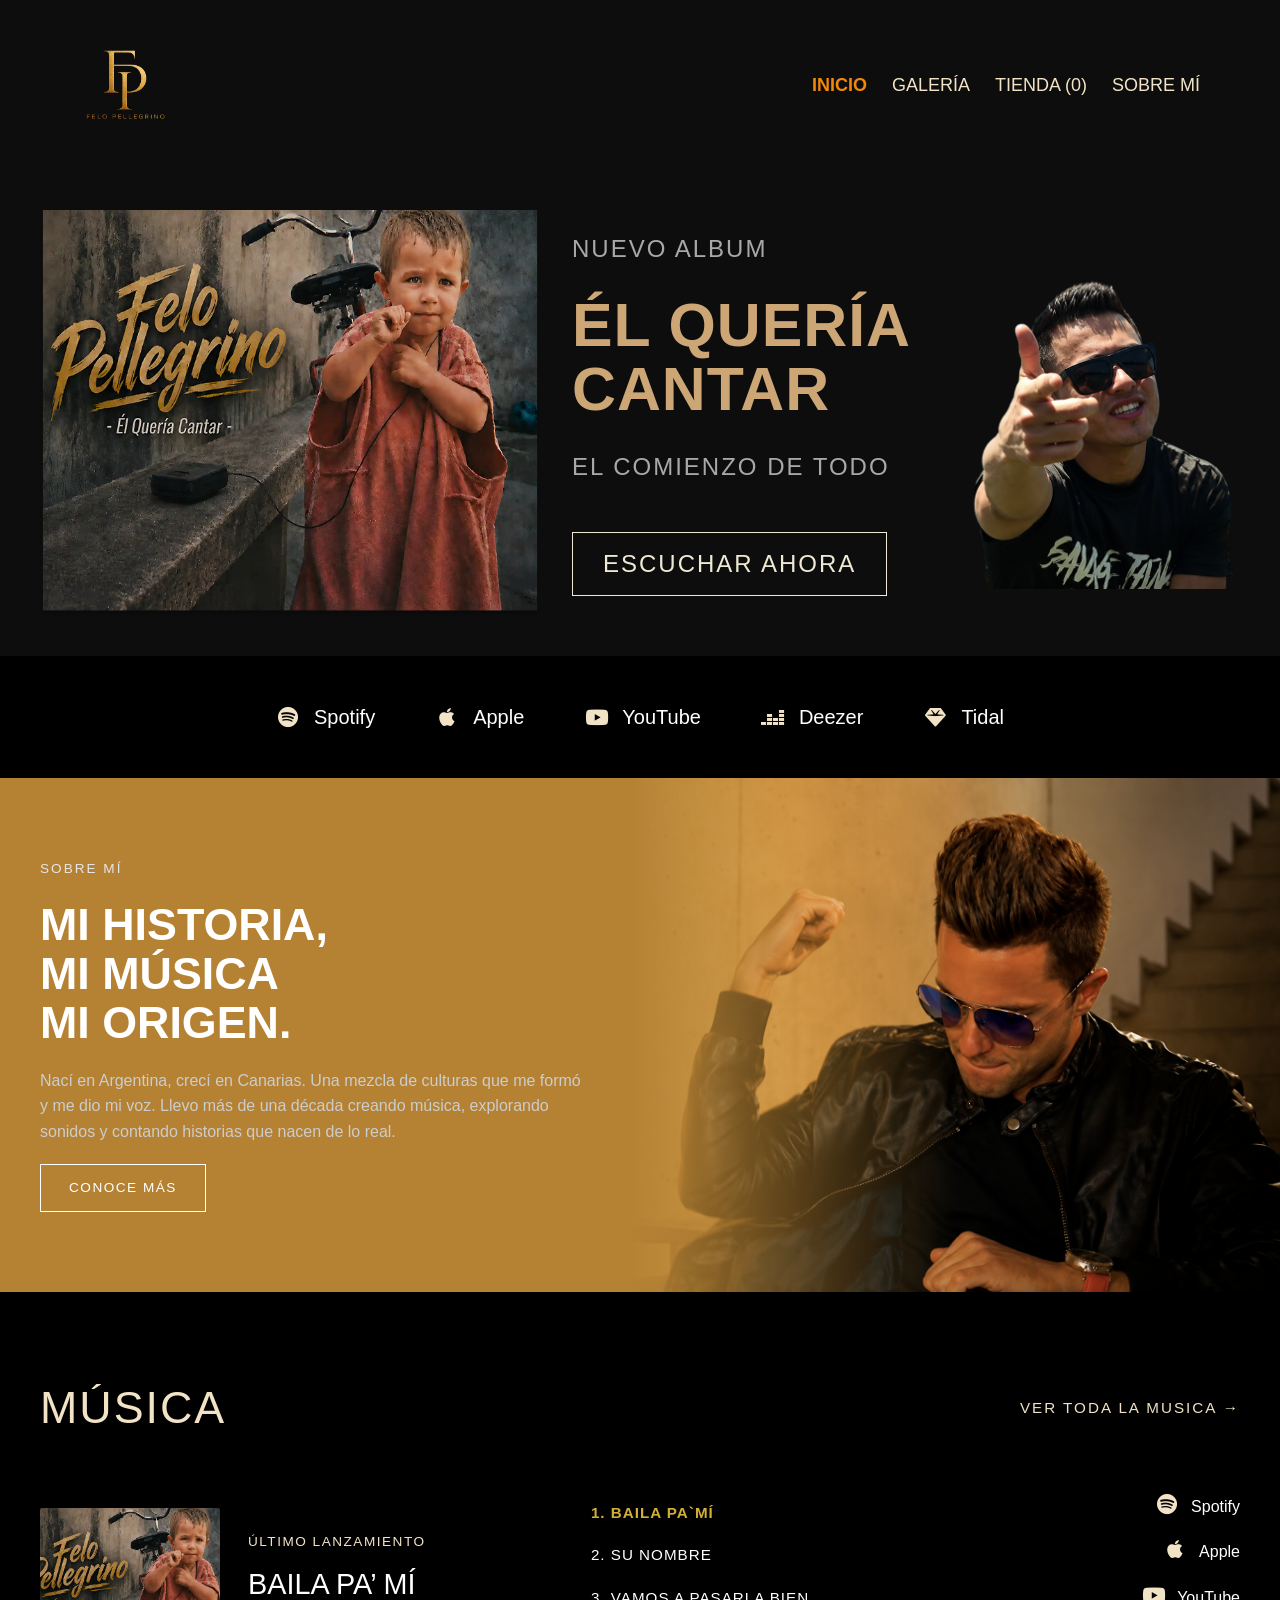
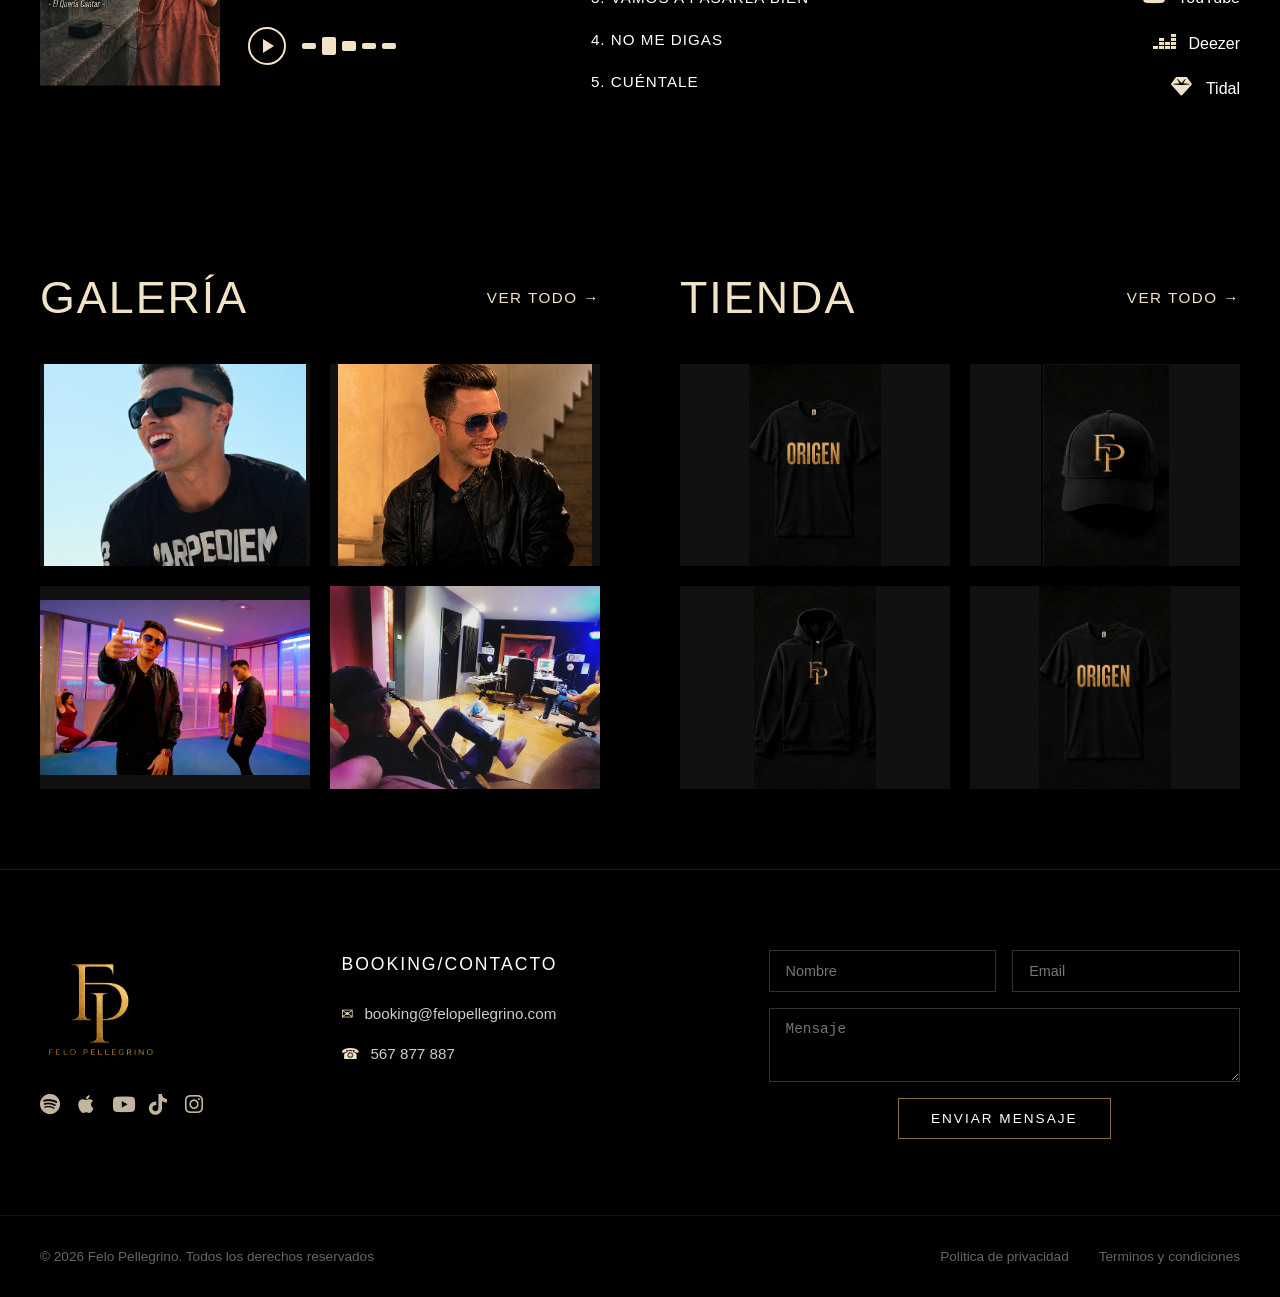
==== commit 7d13402a: "Entrega proyecto final" ====
--- a/index.html
+++ b/index.html
@@ -23,7 +23,7 @@
   <nav class="nav-links">
     <a href="index.html" class="active">inicio</a>
     <a href="galeria.html">galería</a>
-    <a href="tienda.html">tienda</a>
+    <a href="tienda.html">tienda <span id="cartCount">(0)</span></a>
     <a href="sobre_mi.html">sobre mí</a>
   </nav>
 
@@ -77,7 +77,7 @@
 
  <!-- seccion sobre mi -->
 
-<section id="sobre-mi" class="home-sobre-mi">
+<section id="sobre-mi" class="home-sobre-mi reveal">
   <div class="sobre-mi-container">
     <div class="sobre-mi-content">
       <span class="section-tag">sobre mí</span>
@@ -169,7 +169,7 @@
 </section>
 
 
-<section class="home-doble-seccion">
+<section class="home-doble-seccion reveal">
   <div class="doble-seccion-container">
     
     <div class="bloque-home">
@@ -261,5 +261,8 @@
   </div>
 </footer>
 
+<button id="backToTop" class="back-to-top" aria-label="Volver arriba">↑</button>
+<div id="toastNotification" class="toast">¡Producto añadido al carrito!</div>
+
 </body>
 </html>
--- a/css/estilo.css
+++ b/css/estilo.css
@@ -37,11 +37,7 @@
 }
 
 .hamburger-btn {
-  background: none;
-  border: none;
-  font-size: 1.8rem;
-  color: inherit;
-  cursor: pointer;
+ display: none;
 }
 
 .nav-links {
@@ -157,6 +153,8 @@
   object-fit: contain;
 }
 
+
+
 /* ---  PLATAFORMAS --- */
 .banner-plataformas {
   width: 100%;
@@ -691,10 +689,9 @@
 
 /*  MEDIA QUERIES RESPONSIVE */
 
-/* --- TABLETS Y PANTALLAS MEDIANAS (HASTA 1024px) --- */
+/* --- TABLETS Y MÓVILES (HASTA 1024px) --- */
 @media screen and (max-width: 1024px) {
 
-  /* Header y Menú Hamburguesa */
   .header {
     position: relative;
     padding: 20px 40px;
@@ -702,10 +699,11 @@
 
   .hamburger-btn {
     display: block;
+    background: transparent;
+    border: none;
     color: #f2e3c6;
     font-size: 2rem;
     cursor: pointer;
-    margin-left: auto;
   }
 
   .nav-links {
@@ -724,7 +722,7 @@
   }
 
   .nav-links.active {
-  display: flex;
+    display: flex;
   }
 
   .nav-links a {
@@ -732,8 +730,8 @@
     width: 100%;
     border-top: 1px solid #111111;
     text-align: right;
-  }
-
+    box-sizing: border-box;
+  }
 
   /* Hero */
   .hero {
@@ -748,7 +746,7 @@
     margin-left: 0;
   }
 
-  /* Seccion sobre mi */
+  /* Sección sobre mí */
   .sobre-mi-container {
     flex-direction: column;
     padding: 0 20px;
@@ -763,7 +761,7 @@
     height: auto;
   }
 
-  /* Seccion musica */
+  /* Sección música */
   .musica-content {
     display: flex;
     flex-direction: column;
@@ -784,7 +782,7 @@
     justify-content: flex-start;
   }
 
-  /* Seccion galeria y tienda */
+  /* Sección galería y tienda */
   .doble-seccion-container {
     grid-template-columns: 1fr;
     gap: 50px;
@@ -807,9 +805,10 @@
   }
 }
 
-/* --- MOVILES (HASTA 768px / 600px) --- */
+/* --- MÓVILES PEQUEÑOS (HASTA 768px / 600px) --- */
 
 @media screen and (max-width: 768px) {
+  
   .banner-plataformas {
     padding: 20px 16px;
   }
@@ -1343,32 +1342,95 @@
     flex-direction: column;
   }
 
-  .tienda-container {
+  .seccion-tienda-main .tienda-container {
     flex-direction: column;
-    gap: 40px;
-  }
-
-  .tienda-categorias {
+    gap: 30px;
     width: 100%;
   }
 
-  .tienda-categorias ul {
+  .seccion-tienda-main .tienda-categorias {
+    width: 100%;
+  }
+
+  .seccion-tienda-main .tienda-categorias ul {
     flex-direction: row;
     flex-wrap: wrap;
+    justify-content: center;
+    gap: 15px 20px;
+  }
+
+  .seccion-tienda-main .productos-grid {
+    grid-template-columns: repeat(2, 1fr);
+    width: 100%;
+  }
+}
+
+@media screen and (max-width: 600px) {
+  .seccion-tienda-main {
+    padding: 20px 15px;
+  }
+
+  .seccion-tienda-main .productos-grid {
+    grid-template-columns: 1fr;
+    width: 100%;
+  }
+
+  .seccion-tienda-main .producto-card {
+    width: 100%;
+    max-width: 100%;
+    box-sizing: border-box;
+  }
+
+  .seccion-tienda-main .prod-img-box img {
+    max-width: 100%;
+    width: auto;
+  }
+}
+
+@media screen and (max-width: 600px) {
+  .seccion-tienda-main {
+    padding: 20px 15px;
+  }
+
+  /* 1. Hacer que las categorías se adapten de forma fluida */
+  .tienda-categorias ul {
+    display: flex;
+    flex-wrap: wrap;
+    justify-content: center;
+    gap: 10px 16px;
+  }
+
+  .cat-item {
+    font-size: 0.8rem;
+  }
+
+  /* 2. Forzar a que los contenedores del catálogo ocupen el 100% real */
+  .tienda-catalogo {
+    width: 100%;
+  }
+
+  .productos-grid {
+    display: grid;
+    grid-template-columns: 1fr;
+    width: 100%;
     gap: 20px;
   }
 
-  .productos-grid {
-    grid-template-columns: repeat(2, 1fr);
-  }
-}
-
-@media screen and (max-width: 600px) {
-  .productos-grid {
-    grid-template-columns: 1fr;
-  }
-}
-
+  .producto-card {
+    width: 100%;
+    box-sizing: border-box;
+  }
+
+  .prod-img-box {
+    padding: 20px;
+    min-height: 200px;
+  }
+
+  .prod-img-box img {
+    max-width: 100%;
+    height: auto;
+  }
+}
 
 /* Animacion del ecualizador */
 @keyframes ecuMovimiento {
@@ -1430,4 +1492,152 @@
 /* Cursor interactivo para indicar que las fotos son ampliables */
 .foto-card img {
   cursor: pointer;
+}
+
+
+/* --- ANIMACIÓN SCROLL REVEAL --- */
+.reveal {
+  opacity: 0;
+  transform: translateY(50px);
+  transition: opacity 0.8s ease-out, transform 0.8s ease-out;
+  will-change: opacity, transform;
+}
+
+.reveal.active {
+  opacity: 1;
+  transform: translateY(0);
+}
+
+/* --- BOTÓN VOLVER ARRIBA --- */
+.back-to-top {
+  position: fixed;
+  bottom: 30px;
+  right: 30px;
+  width: 45px;
+  height: 45px;
+  background-color: #CDA676;
+  color: #0d0d0d;
+  border: none;
+  border-radius: 50%;
+  font-size: 1.4rem;
+  font-weight: bold;
+  cursor: pointer;
+  opacity: 0;
+  visibility: hidden;
+  transition: all 0.3s ease;
+  z-index: 1000;
+  box-shadow: 0 4px 10px rgba(0,0,0,0.4);
+}
+
+.back-to-top.show {
+  opacity: 1;
+  visibility: visible;
+}
+
+.back-to-top:hover {
+  background-color: #EEE8D4;
+  transform: translateY(-3px);
+}
+
+/* --- NOTIFICACIÓN DEL CARRITO (TOAST) --- */
+.toast {
+  position: fixed;
+  bottom: 30px;
+  left: 50%;
+  transform: translateX(-50%) translateY(100px);
+  background-color: #CDA676;
+  color: #0d0d0d;
+  padding: 14px 28px;
+  font-weight: bold;
+  border-radius: 4px;
+  box-shadow: 0 4px 15px rgba(0,0,0,0.5);
+  opacity: 0;
+  transition: transform 0.4s ease, opacity 0.4s ease;
+  z-index: 2000;
+  letter-spacing: 1px;
+  text-transform: uppercase;
+}
+
+.toast.show {
+  transform: translateX(-50%) translateY(0);
+  opacity: 1;
+}
+
+/* --- ESTILOS DE LA TARJETA DE LA TIENDA Y BOTÓN COMPRAR --- */
+.tienda-container {
+  display: flex;
+  gap: 40px;
+  align-items: flex-start;
+}
+
+.tienda-categorias {
+  width: 200px;
+  flex-shrink: 0;
+}
+
+.tienda-catalogo {
+  flex: 1;
+}
+
+.producto-card {
+  display: flex;
+  flex-direction: column;
+  justify-content: space-between;
+  background-color: #111111;
+  border: 1px solid #222222;
+  border-radius: 4px;
+  overflow: hidden;
+}
+
+.prod-info-box {
+  display: flex;
+  flex-direction: column;
+  align-items: center;
+  gap: 8px;
+  padding: 16px;
+  text-align: center;
+}
+
+.btn-comprar {
+  display: block;
+  width: 100%;
+  margin-top: 10px;
+  padding: 10px 14px;
+  background-color: transparent;
+  border: 1px solid #CDA676;
+  color: #CDA676;
+  font-size: 0.85rem;
+  font-weight: bold;
+  letter-spacing: 1px;
+  text-transform: uppercase;
+  cursor: pointer;
+  transition: all 0.3s ease;
+}
+
+.btn-comprar:hover {
+  background-color: #CDA676;
+  color: #0d0d0d;
+}
+
+/* Selector de Talla */
+.select-talla {
+  margin-top: 6px;
+  width: 100%;
+  background-color: #111111;
+  color: #cccccc;
+  border: 1px solid #333333;
+  padding: 6px 10px;
+  font-size: 0.75rem;
+  letter-spacing: 1px;
+  border-radius: 2px;
+  cursor: pointer;
+  text-transform: uppercase;
+  outline: none;
+  transition: border-color 0.3s ease;
+}
+
+.select-talla:focus,
+.select-talla:hover {
+  border-color: #f2e3c6;
+  color: #ffffff;
 }
